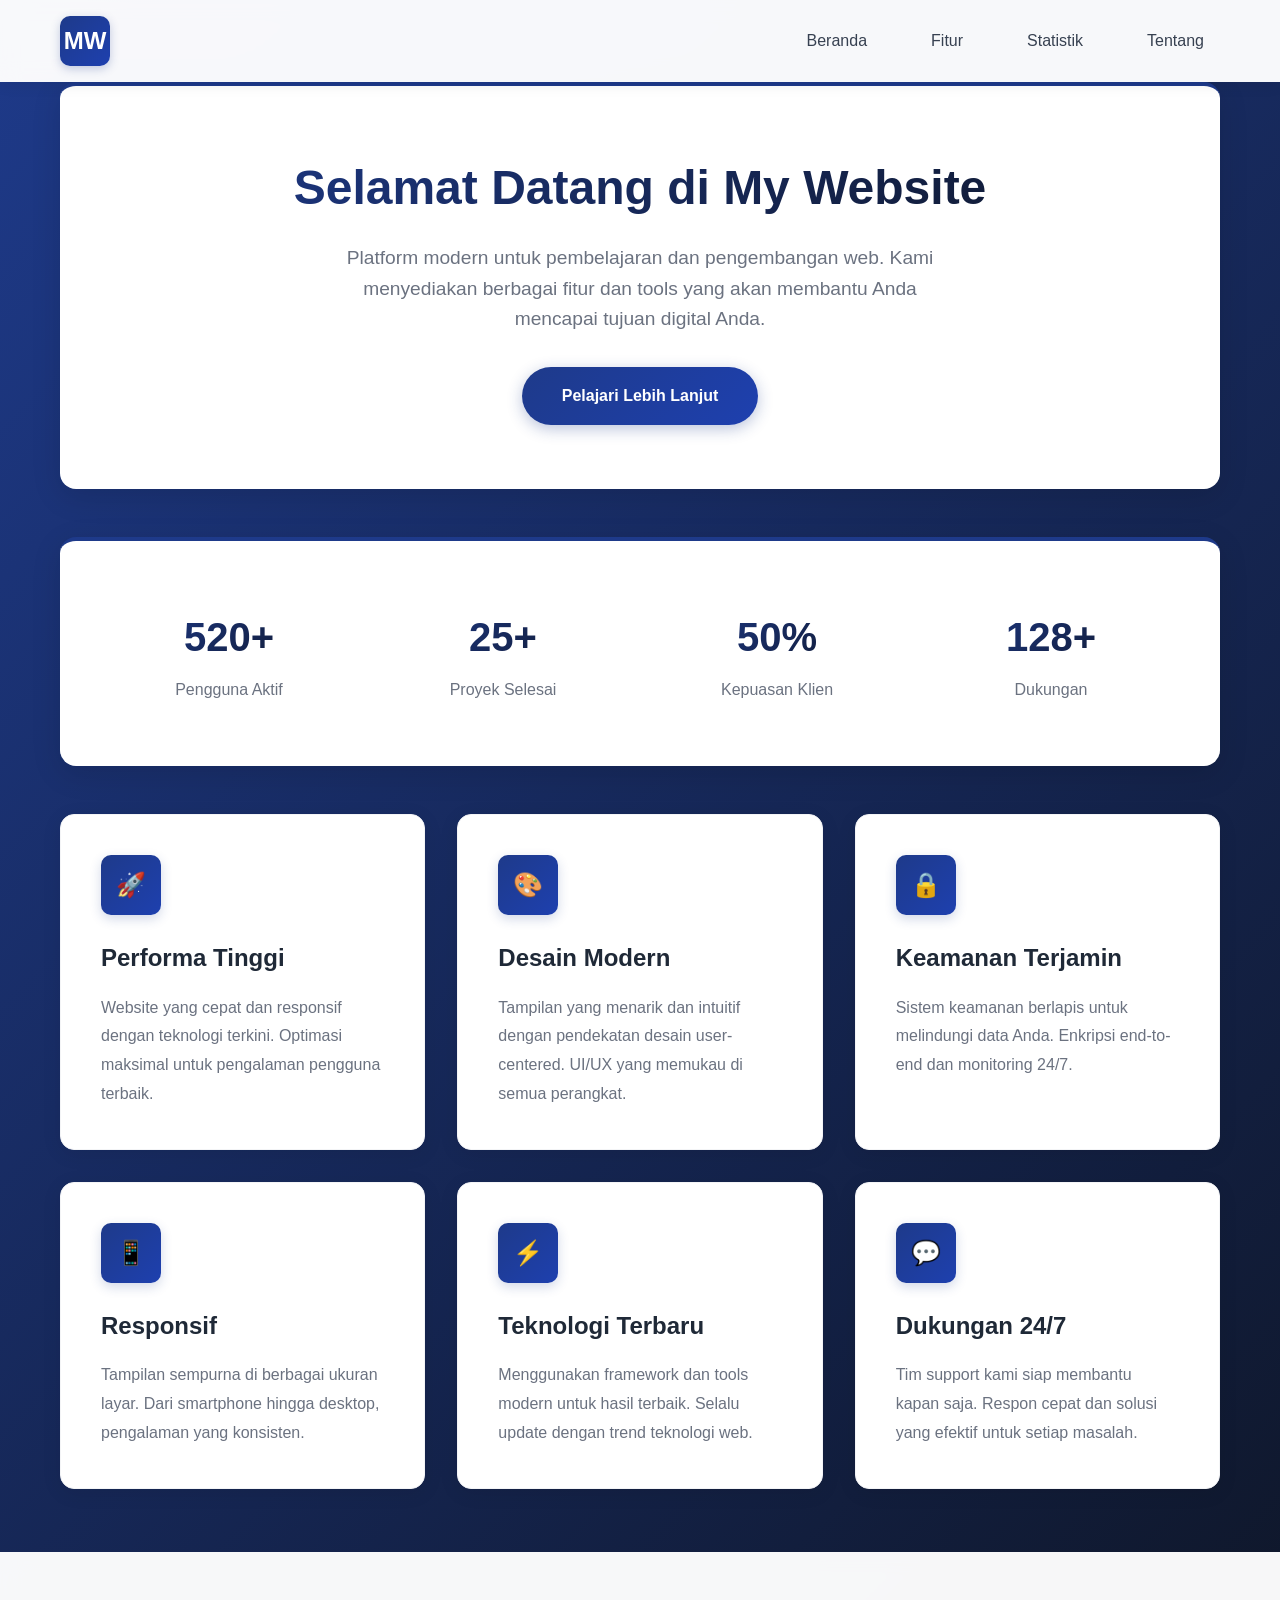
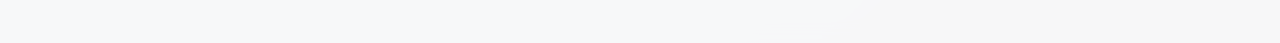
==== My website/index.html @ dd75986e "First Commit" ====
<!doctype html>
<html lang="id">
<head>
  <meta charset="utf-8" />
  <meta name="viewport" content="width=device-width, initial-scale=1" />
  <title>My Website - Beranda</title>
  <meta name="description" content="Website modern dengan desain yang menarik" />
  <style>
    * {
      margin: 0;
      padding: 0;
      box-sizing: border-box;
    }

    body {
      font-family: -apple-system, BlinkMacSystemFont, 'Segoe UI', Roboto, 'Helvetica Neue', Arial, sans-serif;
      line-height: 1.6;
      color: #2d2d2d;
      background: linear-gradient(135deg, #1e3a8a 0%, #0f172a 100%);
      min-height: 100vh;
    }

    .container {
      max-width: 1200px;
      margin: 0 auto;
      padding: 0 20px;
    }

    /* Header */
    header {
      background: rgba(255, 255, 255, 0.97);
      backdrop-filter: blur(10px);
      box-shadow: 0 2px 15px rgba(0, 0, 0, 0.08);
      position: sticky;
      top: 0;
      z-index: 1000;
      animation: slideDown 0.5s ease;
    }

    @keyframes slideDown {
      from {
        transform: translateY(-100%);
        opacity: 0;
      }
      to {
        transform: translateY(0);
        opacity: 1;
      }
    }

    header .container {
      display: flex;
      justify-content: space-between;
      align-items: center;
      padding: 1rem 20px;
    }

    .logo {
      height: 50px;
      width: 50px;
      background: linear-gradient(135deg, #1e3a8a 0%, #1e40af 100%);
      border-radius: 10px;
      display: flex;
      align-items: center;
      justify-content: center;
      font-weight: bold;
      color: white;
      font-size: 24px;
      box-shadow: 0 3px 10px rgba(30, 58, 138, 0.25);
    }

    .nav {
      display: flex;
      list-style: none;
      gap: 2rem;
    }

    .nav a {
      text-decoration: none;
      color: #374151;
      font-weight: 500;
      padding: 0.5rem 1rem;
      border-radius: 8px;
      transition: all 0.3s ease;
      position: relative;
    }

    .nav a::after {
      content: '';
      position: absolute;
      bottom: 0;
      left: 50%;
      transform: translateX(-50%);
      width: 0;
      height: 2px;
      background: #1e3a8a;
      transition: width 0.3s ease;
    }

    .nav a:hover {
      color: #1e3a8a;
      background: #eff6ff;
    }

    .nav a:hover::after {
      width: 80%;
    }

    /* Main Content */
    main {
      padding: 3rem 20px;
    }

    /* Hero Section */
    .hero {
      background: white;
      border-radius: 16px;
      padding: 4rem 3rem;
      text-align: center;
      box-shadow: 0 8px 30px rgba(0, 0, 0, 0.12);
      margin-bottom: 3rem;
      animation: fadeInUp 0.8s ease;
      border-top: 4px solid #1e3a8a;
    }

    @keyframes fadeInUp {
      from {
        opacity: 0;
        transform: translateY(30px);
      }
      to {
        opacity: 1;
        transform: translateY(0);
      }
    }

    .hero h1 {
      font-size: 3rem;
      background: linear-gradient(135deg, #1e3a8a 0%, #0f172a 100%);
      -webkit-background-clip: text;
      -webkit-text-fill-color: transparent;
      background-clip: text;
      margin-bottom: 1rem;
      font-weight: 700;
    }

    .hero p {
      font-size: 1.2rem;
      color: #6b7280;
      margin-bottom: 2rem;
      max-width: 600px;
      margin-left: auto;
      margin-right: auto;
    }

    .btn {
      display: inline-block;
      padding: 1rem 2.5rem;
      background: linear-gradient(135deg, #1e3a8a 0%, #1e40af 100%);
      color: white;
      text-decoration: none;
      border-radius: 50px;
      font-weight: 600;
      transition: all 0.3s ease;
      box-shadow: 0 4px 15px rgba(30, 58, 138, 0.3);
    }

    .btn:hover {
      transform: translateY(-2px);
      box-shadow: 0 6px 20px rgba(30, 58, 138, 0.4);
      background: linear-gradient(135deg, #1e40af 0%, #0f172a 100%);
    }

    .btn:active {
      transform: translateY(-1px);
    }

    /* Features Section */
    .features {
      display: grid;
      grid-template-columns: repeat(auto-fit, minmax(300px, 1fr));
      gap: 2rem;
      animation: fadeInUp 1s ease 0.2s both;
    }

    .features article {
      background: white;
      padding: 2.5rem;
      border-radius: 14px;
      box-shadow: 0 4px 20px rgba(0, 0, 0, 0.08);
      transition: all 0.3s ease;
      position: relative;
      overflow: hidden;
      border: 1px solid #f3f4f6;
    }

    .features article::before {
      content: '';
      position: absolute;
      top: 0;
      left: 0;
      width: 100%;
      height: 3px;
      background: linear-gradient(90deg, #1e3a8a 0%, #1e40af 100%);
      transform: scaleX(0);
      transition: transform 0.3s ease;
    }

    .features article:hover {
      transform: translateY(-8px);
      box-shadow: 0 12px 35px rgba(0, 0, 0, 0.15);
      border-color: #dbeafe;
    }

    .features article:hover::before {
      transform: scaleX(1);
    }

    .features h2 {
      color: #1f2937;
      margin-bottom: 1rem;
      font-size: 1.5rem;
      font-weight: 600;
    }

    .features p {
      color: #6b7280;
      line-height: 1.8;
    }

    .feature-icon {
      width: 60px;
      height: 60px;
      background: linear-gradient(135deg, #1e3a8a 0%, #1e40af 100%);
      border-radius: 10px;
      display: flex;
      align-items: center;
      justify-content: center;
      margin-bottom: 1.5rem;
      font-size: 24px;
      box-shadow: 0 4px 12px rgba(30, 58, 138, 0.2);
    }

    /* Stats Section */
    .stats {
      background: white;
      border-radius: 16px;
      padding: 3rem;
      margin: 3rem 0;
      display: grid;
      grid-template-columns: repeat(auto-fit, minmax(200px, 1fr));
      gap: 2rem;
      box-shadow: 0 8px 30px rgba(0, 0, 0, 0.12);
      animation: fadeInUp 1.2s ease 0.4s both;
      border-top: 4px solid #1e3a8a;
    }

    .stat-item {
      text-align: center;
      padding: 1rem;
      border-radius: 8px;
      transition: all 0.3s ease;
    }

    .stat-item:hover {
      background: #eff6ff;
    }

    .stat-number {
      font-size: 2.5rem;
      font-weight: bold;
      background: linear-gradient(135deg, #1e3a8a 0%, #0f172a 100%);
      -webkit-background-clip: text;
      -webkit-text-fill-color: transparent;
      background-clip: text;
    }

    .stat-label {
      color: #6b7280;
      margin-top: 0.5rem;
      font-weight: 500;
    }

    /* Footer */
    footer {
      background: rgba(255, 255, 255, 0.97);
      backdrop-filter: blur(10px);
      margin-top: 4rem;
      padding: 2rem 0;
      text-align: center;
      border-top: 1px solid #f3f4f6;
    }

    footer p {
      color: #6b7280;
    }

    /* Responsive */
    @media (max-width: 768px) {
      .hero h1 {
        font-size: 2rem;
      }

      .hero p {
        font-size: 1rem;
      }

      .nav {
        gap: 1rem;
      }

      header .container {
        flex-direction: column;
        gap: 1rem;
      }

      .stats {
        grid-template-columns: 1fr;
      }
    }

    /* Scroll animations */
    .fade-in {
      opacity: 0;
      transform: translateY(30px);
      transition: all 0.6s ease;
    }

    .fade-in.visible {
      opacity: 1;
      transform: translateY(0);
    }
  </style>
</head>
<body>
  <header>
    <div class="container">
      <div class="logo">MW</div>
      <nav>
        <ul class="nav">
          <li><a href="index.html">Beranda</a></li>
          <li><a href="#features">Fitur</a></li>
          <li><a href="#stats">Statistik</a></li>
          <li><a href="about.html">Tentang</a></li>
        </ul>
      </nav>
    </div>
  </header>

  <main class="container">
    <section class="hero" id="home">
      <h1>Selamat Datang di My Website</h1>
      <p>Platform modern untuk pembelajaran dan pengembangan web. Kami menyediakan berbagai fitur dan tools yang akan membantu Anda mencapai tujuan digital Anda.</p>
      <a href="about.html" class="btn">Pelajari Lebih Lanjut</a>
    </section>

    <section class="stats" id="stats">
      <div class="stat-item fade-in">
        <div class="stat-number">1000+</div>
        <div class="stat-label">Pengguna Aktif</div>
      </div>
      <div class="stat-item fade-in">
        <div class="stat-number">50+</div>
        <div class="stat-label">Proyek Selesai</div>
      </div>
      <div class="stat-item fade-in">
        <div class="stat-number">98%</div>
        <div class="stat-label">Kepuasan Klien</div>
      </div>
      <div class="stat-item fade-in">
        <div class="stat-number">24/7</div>
        <div class="stat-label">Dukungan</div>
      </div>
    </section>

    <section class="features" id="features">
      <article>
        <div class="feature-icon">🚀</div>
        <h2>Performa Tinggi</h2>
        <p>Website yang cepat dan responsif dengan teknologi terkini. Optimasi maksimal untuk pengalaman pengguna terbaik.</p>
      </article>
      <article>
        <div class="feature-icon">🎨</div>
        <h2>Desain Modern</h2>
        <p>Tampilan yang menarik dan intuitif dengan pendekatan desain user-centered. UI/UX yang memukau di semua perangkat.</p>
      </article>
      <article>
        <div class="feature-icon">🔒</div>
        <h2>Keamanan Terjamin</h2>
        <p>Sistem keamanan berlapis untuk melindungi data Anda. Enkripsi end-to-end dan monitoring 24/7.</p>
      </article>
      <article>
        <div class="feature-icon">📱</div>
        <h2>Responsif</h2>
        <p>Tampilan sempurna di berbagai ukuran layar. Dari smartphone hingga desktop, pengalaman yang konsisten.</p>
      </article>
      <article>
        <div class="feature-icon">⚡</div>
        <h2>Teknologi Terbaru</h2>
        <p>Menggunakan framework dan tools modern untuk hasil terbaik. Selalu update dengan trend teknologi web.</p>
      </article>
      <article>
        <div class="feature-icon">💬</div>
        <h2>Dukungan 24/7</h2>
        <p>Tim support kami siap membantu kapan saja. Respon cepat dan solusi yang efektif untuk setiap masalah.</p>
      </article>
    </section>
  </main>

  <footer>
    <div class="container">
      <p>&copy; 2025 My Website. All rights reserved. Dibuat dengan ❤️ untuk Anda.</p>
    </div>
  </footer>

  <script>
    // Smooth scroll
    document.querySelectorAll('a[href^="#"]').forEach(anchor => {
      anchor.addEventListener('click', function (e) {
        e.preventDefault();
        const target = document.querySelector(this.getAttribute('href'));
        if (target) {
          target.scrollIntoView({
            behavior: 'smooth',
            block: 'start'
          });
        }
      });
    });

    // Scroll animation
    const observerOptions = {
      threshold: 0.1,
      rootMargin: '0px 0px -50px 0px'
    };

    const observer = new IntersectionObserver((entries) => {
      entries.forEach(entry => {
        if (entry.isIntersecting) {
          entry.target.classList.add('visible');
        }
      });
    }, observerOptions);

    document.querySelectorAll('.fade-in').forEach(el => observer.observe(el));

    // Counter animation
    const counters = document.querySelectorAll('.stat-number');
    const animateCounter = (counter) => {
      const target = counter.textContent.replace(/\D/g, '');
      const duration = 2000;
      const increment = target / (duration / 16);
      let current = 0;

      const updateCounter = () => {
        current += increment;
        if (current < target) {
          counter.textContent = Math.floor(current) + (counter.textContent.includes('%') ? '%' : '+');
          requestAnimationFrame(updateCounter);
        } else {
          counter.textContent = target + (counter.textContent.includes('%') ? '%' : '+');
        }
      };
      updateCounter();
    };

    const statsObserver = new IntersectionObserver((entries) => {
      entries.forEach(entry => {
        if (entry.isIntersecting) {
          const counter = entry.target.querySelector('.stat-number');
          if (counter && !counter.classList.contains('animated')) {
            counter.classList.add('animated');
            animateCounter(counter);
          }
        }
      });
    }, { threshold: 0.5 });

    document.querySelectorAll('.stat-item').forEach(item => statsObserver.observe(item));
  </script>
</body>
</html>
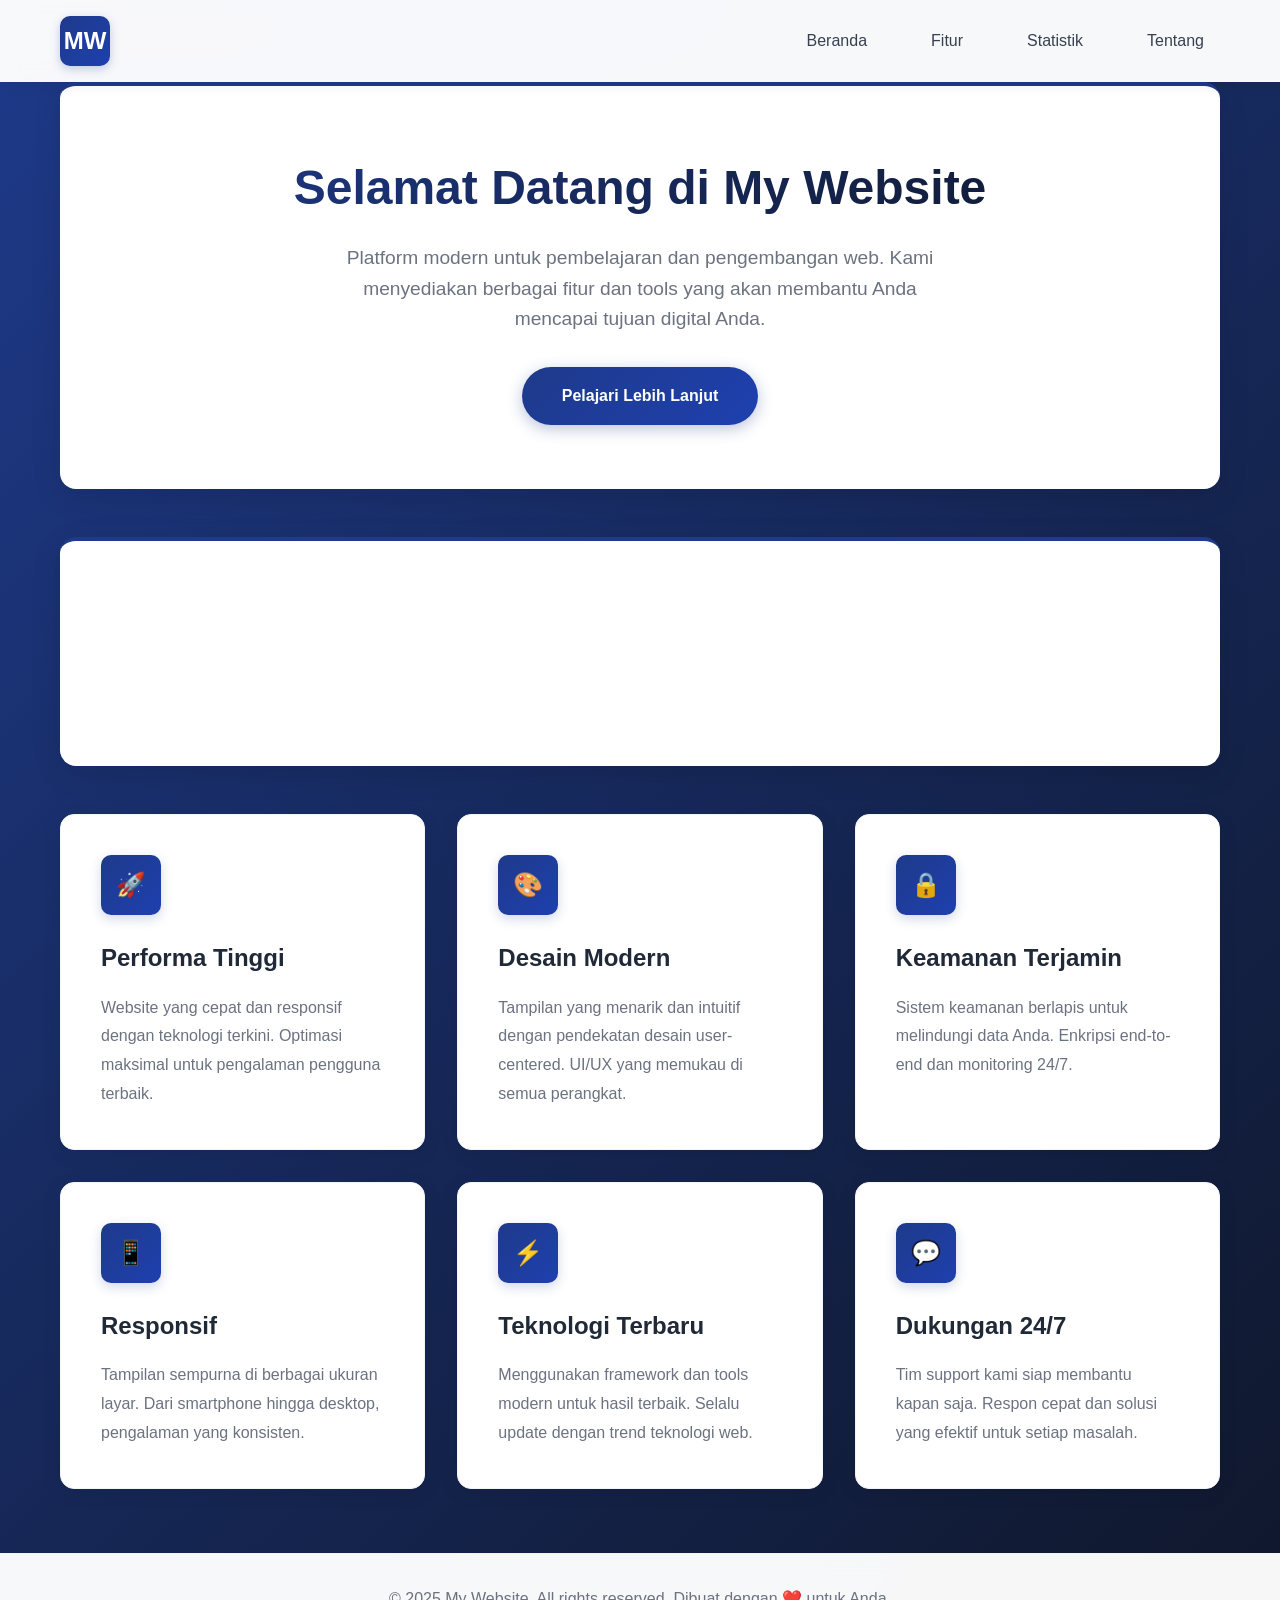
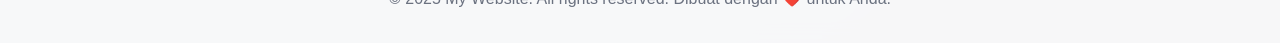
==== commit 23fb7ee8: "First Commit" ====
--- a/My website/index.html
+++ b/My website/index.html
@@ -5,332 +5,8 @@
   <meta name="viewport" content="width=device-width, initial-scale=1" />
   <title>My Website - Beranda</title>
   <meta name="description" content="Website modern dengan desain yang menarik" />
-  <style>
-    * {
-      margin: 0;
-      padding: 0;
-      box-sizing: border-box;
-    }
-
-    body {
-      font-family: -apple-system, BlinkMacSystemFont, 'Segoe UI', Roboto, 'Helvetica Neue', Arial, sans-serif;
-      line-height: 1.6;
-      color: #2d2d2d;
-      background: linear-gradient(135deg, #1e3a8a 0%, #0f172a 100%);
-      min-height: 100vh;
-    }
-
-    .container {
-      max-width: 1200px;
-      margin: 0 auto;
-      padding: 0 20px;
-    }
-
-    /* Header */
-    header {
-      background: rgba(255, 255, 255, 0.97);
-      backdrop-filter: blur(10px);
-      box-shadow: 0 2px 15px rgba(0, 0, 0, 0.08);
-      position: sticky;
-      top: 0;
-      z-index: 1000;
-      animation: slideDown 0.5s ease;
-    }
-
-    @keyframes slideDown {
-      from {
-        transform: translateY(-100%);
-        opacity: 0;
-      }
-      to {
-        transform: translateY(0);
-        opacity: 1;
-      }
-    }
-
-    header .container {
-      display: flex;
-      justify-content: space-between;
-      align-items: center;
-      padding: 1rem 20px;
-    }
-
-    .logo {
-      height: 50px;
-      width: 50px;
-      background: linear-gradient(135deg, #1e3a8a 0%, #1e40af 100%);
-      border-radius: 10px;
-      display: flex;
-      align-items: center;
-      justify-content: center;
-      font-weight: bold;
-      color: white;
-      font-size: 24px;
-      box-shadow: 0 3px 10px rgba(30, 58, 138, 0.25);
-    }
-
-    .nav {
-      display: flex;
-      list-style: none;
-      gap: 2rem;
-    }
-
-    .nav a {
-      text-decoration: none;
-      color: #374151;
-      font-weight: 500;
-      padding: 0.5rem 1rem;
-      border-radius: 8px;
-      transition: all 0.3s ease;
-      position: relative;
-    }
-
-    .nav a::after {
-      content: '';
-      position: absolute;
-      bottom: 0;
-      left: 50%;
-      transform: translateX(-50%);
-      width: 0;
-      height: 2px;
-      background: #1e3a8a;
-      transition: width 0.3s ease;
-    }
-
-    .nav a:hover {
-      color: #1e3a8a;
-      background: #eff6ff;
-    }
-
-    .nav a:hover::after {
-      width: 80%;
-    }
-
-    /* Main Content */
-    main {
-      padding: 3rem 20px;
-    }
-
-    /* Hero Section */
-    .hero {
-      background: white;
-      border-radius: 16px;
-      padding: 4rem 3rem;
-      text-align: center;
-      box-shadow: 0 8px 30px rgba(0, 0, 0, 0.12);
-      margin-bottom: 3rem;
-      animation: fadeInUp 0.8s ease;
-      border-top: 4px solid #1e3a8a;
-    }
-
-    @keyframes fadeInUp {
-      from {
-        opacity: 0;
-        transform: translateY(30px);
-      }
-      to {
-        opacity: 1;
-        transform: translateY(0);
-      }
-    }
-
-    .hero h1 {
-      font-size: 3rem;
-      background: linear-gradient(135deg, #1e3a8a 0%, #0f172a 100%);
-      -webkit-background-clip: text;
-      -webkit-text-fill-color: transparent;
-      background-clip: text;
-      margin-bottom: 1rem;
-      font-weight: 700;
-    }
-
-    .hero p {
-      font-size: 1.2rem;
-      color: #6b7280;
-      margin-bottom: 2rem;
-      max-width: 600px;
-      margin-left: auto;
-      margin-right: auto;
-    }
-
-    .btn {
-      display: inline-block;
-      padding: 1rem 2.5rem;
-      background: linear-gradient(135deg, #1e3a8a 0%, #1e40af 100%);
-      color: white;
-      text-decoration: none;
-      border-radius: 50px;
-      font-weight: 600;
-      transition: all 0.3s ease;
-      box-shadow: 0 4px 15px rgba(30, 58, 138, 0.3);
-    }
-
-    .btn:hover {
-      transform: translateY(-2px);
-      box-shadow: 0 6px 20px rgba(30, 58, 138, 0.4);
-      background: linear-gradient(135deg, #1e40af 0%, #0f172a 100%);
-    }
-
-    .btn:active {
-      transform: translateY(-1px);
-    }
-
-    /* Features Section */
-    .features {
-      display: grid;
-      grid-template-columns: repeat(auto-fit, minmax(300px, 1fr));
-      gap: 2rem;
-      animation: fadeInUp 1s ease 0.2s both;
-    }
-
-    .features article {
-      background: white;
-      padding: 2.5rem;
-      border-radius: 14px;
-      box-shadow: 0 4px 20px rgba(0, 0, 0, 0.08);
-      transition: all 0.3s ease;
-      position: relative;
-      overflow: hidden;
-      border: 1px solid #f3f4f6;
-    }
-
-    .features article::before {
-      content: '';
-      position: absolute;
-      top: 0;
-      left: 0;
-      width: 100%;
-      height: 3px;
-      background: linear-gradient(90deg, #1e3a8a 0%, #1e40af 100%);
-      transform: scaleX(0);
-      transition: transform 0.3s ease;
-    }
-
-    .features article:hover {
-      transform: translateY(-8px);
-      box-shadow: 0 12px 35px rgba(0, 0, 0, 0.15);
-      border-color: #dbeafe;
-    }
-
-    .features article:hover::before {
-      transform: scaleX(1);
-    }
-
-    .features h2 {
-      color: #1f2937;
-      margin-bottom: 1rem;
-      font-size: 1.5rem;
-      font-weight: 600;
-    }
-
-    .features p {
-      color: #6b7280;
-      line-height: 1.8;
-    }
-
-    .feature-icon {
-      width: 60px;
-      height: 60px;
-      background: linear-gradient(135deg, #1e3a8a 0%, #1e40af 100%);
-      border-radius: 10px;
-      display: flex;
-      align-items: center;
-      justify-content: center;
-      margin-bottom: 1.5rem;
-      font-size: 24px;
-      box-shadow: 0 4px 12px rgba(30, 58, 138, 0.2);
-    }
-
-    /* Stats Section */
-    .stats {
-      background: white;
-      border-radius: 16px;
-      padding: 3rem;
-      margin: 3rem 0;
-      display: grid;
-      grid-template-columns: repeat(auto-fit, minmax(200px, 1fr));
-      gap: 2rem;
-      box-shadow: 0 8px 30px rgba(0, 0, 0, 0.12);
-      animation: fadeInUp 1.2s ease 0.4s both;
-      border-top: 4px solid #1e3a8a;
-    }
-
-    .stat-item {
-      text-align: center;
-      padding: 1rem;
-      border-radius: 8px;
-      transition: all 0.3s ease;
-    }
-
-    .stat-item:hover {
-      background: #eff6ff;
-    }
-
-    .stat-number {
-      font-size: 2.5rem;
-      font-weight: bold;
-      background: linear-gradient(135deg, #1e3a8a 0%, #0f172a 100%);
-      -webkit-background-clip: text;
-      -webkit-text-fill-color: transparent;
-      background-clip: text;
-    }
-
-    .stat-label {
-      color: #6b7280;
-      margin-top: 0.5rem;
-      font-weight: 500;
-    }
-
-    /* Footer */
-    footer {
-      background: rgba(255, 255, 255, 0.97);
-      backdrop-filter: blur(10px);
-      margin-top: 4rem;
-      padding: 2rem 0;
-      text-align: center;
-      border-top: 1px solid #f3f4f6;
-    }
-
-    footer p {
-      color: #6b7280;
-    }
-
-    /* Responsive */
-    @media (max-width: 768px) {
-      .hero h1 {
-        font-size: 2rem;
-      }
-
-      .hero p {
-        font-size: 1rem;
-      }
-
-      .nav {
-        gap: 1rem;
-      }
-
-      header .container {
-        flex-direction: column;
-        gap: 1rem;
-      }
-
-      .stats {
-        grid-template-columns: 1fr;
-      }
-    }
-
-    /* Scroll animations */
-    .fade-in {
-      opacity: 0;
-      transform: translateY(30px);
-      transition: all 0.6s ease;
-    }
-
-    .fade-in.visible {
-      opacity: 1;
-      transform: translateY(0);
-    }
-  </style>
+  <link rel="stylesheet" href="css/syles.css">
+  <link rel="stylesheet" href="js/app.js">
 </head>
 <body>
   <header>
@@ -413,70 +89,5 @@
     </div>
   </footer>
 
-  <script>
-    // Smooth scroll
-    document.querySelectorAll('a[href^="#"]').forEach(anchor => {
-      anchor.addEventListener('click', function (e) {
-        e.preventDefault();
-        const target = document.querySelector(this.getAttribute('href'));
-        if (target) {
-          target.scrollIntoView({
-            behavior: 'smooth',
-            block: 'start'
-          });
-        }
-      });
-    });
-
-    // Scroll animation
-    const observerOptions = {
-      threshold: 0.1,
-      rootMargin: '0px 0px -50px 0px'
-    };
-
-    const observer = new IntersectionObserver((entries) => {
-      entries.forEach(entry => {
-        if (entry.isIntersecting) {
-          entry.target.classList.add('visible');
-        }
-      });
-    }, observerOptions);
-
-    document.querySelectorAll('.fade-in').forEach(el => observer.observe(el));
-
-    // Counter animation
-    const counters = document.querySelectorAll('.stat-number');
-    const animateCounter = (counter) => {
-      const target = counter.textContent.replace(/\D/g, '');
-      const duration = 2000;
-      const increment = target / (duration / 16);
-      let current = 0;
-
-      const updateCounter = () => {
-        current += increment;
-        if (current < target) {
-          counter.textContent = Math.floor(current) + (counter.textContent.includes('%') ? '%' : '+');
-          requestAnimationFrame(updateCounter);
-        } else {
-          counter.textContent = target + (counter.textContent.includes('%') ? '%' : '+');
-        }
-      };
-      updateCounter();
-    };
-
-    const statsObserver = new IntersectionObserver((entries) => {
-      entries.forEach(entry => {
-        if (entry.isIntersecting) {
-          const counter = entry.target.querySelector('.stat-number');
-          if (counter && !counter.classList.contains('animated')) {
-            counter.classList.add('animated');
-            animateCounter(counter);
-          }
-        }
-      });
-    }, { threshold: 0.5 });
-
-    document.querySelectorAll('.stat-item').forEach(item => statsObserver.observe(item));
-  </script>
 </body>
 </html>
--- a/My website/css/syles.css
+++ b/My website/css/syles.css
@@ -0,0 +1,520 @@
+/* Reset & Base Styles */
+* {
+  margin: 0;
+  padding: 0;
+  box-sizing: border-box;
+}
+
+body {
+  font-family: -apple-system, BlinkMacSystemFont, 'Segoe UI', Roboto, 'Helvetica Neue', Arial, sans-serif;
+  line-height: 1.6;
+  color: #2d2d2d;
+  background: linear-gradient(135deg, #1e3a8a 0%, #0f172a 100%);
+  min-height: 100vh;
+}
+
+.container {
+  max-width: 1200px;
+  margin: 0 auto;
+  padding: 0 20px;
+}
+
+/* Header */
+header {
+  background: rgba(255, 255, 255, 0.97);
+  backdrop-filter: blur(10px);
+  box-shadow: 0 2px 15px rgba(0, 0, 0, 0.08);
+  position: sticky;
+  top: 0;
+  z-index: 1000;
+  animation: slideDown 0.5s ease;
+}
+
+@keyframes slideDown {
+  from {
+    transform: translateY(-100%);
+    opacity: 0;
+  }
+  to {
+    transform: translateY(0);
+    opacity: 1;
+  }
+}
+
+header .container {
+  display: flex;
+  justify-content: space-between;
+  align-items: center;
+  padding: 1rem 20px;
+}
+
+.logo {
+  height: 50px;
+  width: 50px;
+  background: linear-gradient(135deg, #1e3a8a 0%, #1e40af 100%);
+  border-radius: 10px;
+  display: flex;
+  align-items: center;
+  justify-content: center;
+  font-weight: bold;
+  color: white;
+  font-size: 24px;
+  box-shadow: 0 3px 10px rgba(30, 58, 138, 0.25);
+}
+
+.nav {
+  display: flex;
+  list-style: none;
+  gap: 2rem;
+}
+
+.nav a {
+  text-decoration: none;
+  color: #374151;
+  font-weight: 500;
+  padding: 0.5rem 1rem;
+  border-radius: 8px;
+  transition: all 0.3s ease;
+  position: relative;
+}
+
+.nav a::after {
+  content: '';
+  position: absolute;
+  bottom: 0;
+  left: 50%;
+  transform: translateX(-50%);
+  width: 0;
+  height: 2px;
+  background: #1e3a8a;
+  transition: width 0.3s ease;
+}
+
+.nav a:hover {
+  color: #1e3a8a;
+  background: #eff6ff;
+}
+
+.nav a:hover::after {
+  width: 80%;
+}
+
+/* Main Content */
+main {
+  padding: 3rem 20px;
+}
+
+/* Hero Section */
+.hero {
+  background: white;
+  border-radius: 16px;
+  padding: 4rem 3rem;
+  text-align: center;
+  box-shadow: 0 8px 30px rgba(0, 0, 0, 0.12);
+  margin-bottom: 3rem;
+  animation: fadeInUp 0.8s ease;
+  border-top: 4px solid #1e3a8a;
+}
+
+@keyframes fadeInUp {
+  from {
+    opacity: 0;
+    transform: translateY(30px);
+  }
+  to {
+    opacity: 1;
+    transform: translateY(0);
+  }
+}
+
+.hero h1 {
+  font-size: 3rem;
+  background: linear-gradient(135deg, #1e3a8a 0%, #0f172a 100%);
+  -webkit-background-clip: text;
+  -webkit-text-fill-color: transparent;
+  background-clip: text;
+  margin-bottom: 1rem;
+  font-weight: 700;
+}
+
+.hero p {
+  font-size: 1.2rem;
+  color: #6b7280;
+  margin-bottom: 2rem;
+  max-width: 600px;
+  margin-left: auto;
+  margin-right: auto;
+}
+
+.btn {
+  display: inline-block;
+  padding: 1rem 2.5rem;
+  background: linear-gradient(135deg, #1e3a8a 0%, #1e40af 100%);
+  color: white;
+  text-decoration: none;
+  border-radius: 50px;
+  font-weight: 600;
+  transition: all 0.3s ease;
+  box-shadow: 0 4px 15px rgba(30, 58, 138, 0.3);
+}
+
+.btn:hover {
+  transform: translateY(-2px);
+  box-shadow: 0 6px 20px rgba(30, 58, 138, 0.4);
+  background: linear-gradient(135deg, #1e40af 0%, #0f172a 100%);
+}
+
+.btn:active {
+  transform: translateY(-1px);
+}
+
+/* Features Section */
+.features {
+  display: grid;
+  grid-template-columns: repeat(auto-fit, minmax(300px, 1fr));
+  gap: 2rem;
+  animation: fadeInUp 1s ease 0.2s both;
+}
+
+.features article {
+  background: white;
+  padding: 2.5rem;
+  border-radius: 14px;
+  box-shadow: 0 4px 20px rgba(0, 0, 0, 0.08);
+  transition: all 0.3s ease;
+  position: relative;
+  overflow: hidden;
+  border: 1px solid #f3f4f6;
+}
+
+.features article::before {
+  content: '';
+  position: absolute;
+  top: 0;
+  left: 0;
+  width: 100%;
+  height: 3px;
+  background: linear-gradient(90deg, #1e3a8a 0%, #1e40af 100%);
+  transform: scaleX(0);
+  transition: transform 0.3s ease;
+}
+
+.features article:hover {
+  transform: translateY(-8px);
+  box-shadow: 0 12px 35px rgba(0, 0, 0, 0.15);
+  border-color: #dbeafe;
+}
+
+.features article:hover::before {
+  transform: scaleX(1);
+}
+
+.features h2 {
+  color: #1f2937;
+  margin-bottom: 1rem;
+  font-size: 1.5rem;
+  font-weight: 600;
+}
+
+.features p {
+  color: #6b7280;
+  line-height: 1.8;
+}
+
+.feature-icon {
+  width: 60px;
+  height: 60px;
+  background: linear-gradient(135deg, #1e3a8a 0%, #1e40af 100%);
+  border-radius: 10px;
+  display: flex;
+  align-items: center;
+  justify-content: center;
+  margin-bottom: 1.5rem;
+  font-size: 24px;
+  box-shadow: 0 4px 12px rgba(30, 58, 138, 0.2);
+}
+
+/* Stats Section */
+.stats {
+  background: white;
+  border-radius: 16px;
+  padding: 3rem;
+  margin: 3rem 0;
+  display: grid;
+  grid-template-columns: repeat(auto-fit, minmax(200px, 1fr));
+  gap: 2rem;
+  box-shadow: 0 8px 30px rgba(0, 0, 0, 0.12);
+  animation: fadeInUp 1.2s ease 0.4s both;
+  border-top: 4px solid #1e3a8a;
+}
+
+.stat-item {
+  text-align: center;
+  padding: 1rem;
+  border-radius: 8px;
+  transition: all 0.3s ease;
+}
+
+.stat-item:hover {
+  background: #eff6ff;
+}
+
+.stat-number {
+  font-size: 2.5rem;
+  font-weight: bold;
+  background: linear-gradient(135deg, #1e3a8a 0%, #0f172a 100%);
+  -webkit-background-clip: text;
+  -webkit-text-fill-color: transparent;
+  background-clip: text;
+}
+
+.stat-label {
+  color: #6b7280;
+  margin-top: 0.5rem;
+  font-weight: 500;
+}
+
+/* Story Section (for About page) */
+.story {
+  background: white;
+  border-radius: 16px;
+  padding: 3rem;
+  margin-bottom: 3rem;
+  box-shadow: 0 8px 30px rgba(0, 0, 0, 0.12);
+  animation: fadeInUp 1s ease 0.2s both;
+  border-top: 4px solid #1e3a8a;
+}
+
+.story h2 {
+  font-size: 2rem;
+  color: #1f2937;
+  margin-bottom: 1.5rem;
+  text-align: center;
+  font-weight: 600;
+}
+
+.story p {
+  color: #6b7280;
+  line-height: 1.8;
+  margin-bottom: 1rem;
+  text-align: justify;
+}
+
+/* Values Section (for About page) */
+.values {
+  display: grid;
+  grid-template-columns: repeat(auto-fit, minmax(300px, 1fr));
+  gap: 2rem;
+  margin-bottom: 3rem;
+  animation: fadeInUp 1.2s ease 0.4s both;
+}
+
+.value-card {
+  background: white;
+  padding: 2.5rem;
+  border-radius: 14px;
+  box-shadow: 0 4px 20px rgba(0, 0, 0, 0.08);
+  transition: all 0.3s ease;
+  position: relative;
+  overflow: hidden;
+  border: 1px solid #f3f4f6;
+}
+
+.value-card::before {
+  content: '';
+  position: absolute;
+  top: 0;
+  left: 0;
+  width: 100%;
+  height: 3px;
+  background: linear-gradient(90deg, #1e3a8a 0%, #1e40af 100%);
+  transform: scaleX(0);
+  transition: transform 0.3s ease;
+}
+
+.value-card:hover {
+  transform: translateY(-8px);
+  box-shadow: 0 12px 35px rgba(0, 0, 0, 0.15);
+  border-color: #dbeafe;
+}
+
+.value-card:hover::before {
+  transform: scaleX(1);
+}
+
+.value-icon {
+  width: 60px;
+  height: 60px;
+  background: linear-gradient(135deg, #1e3a8a 0%, #1e40af 100%);
+  border-radius: 10px;
+  display: flex;
+  align-items: center;
+  justify-content: center;
+  margin-bottom: 1.5rem;
+  font-size: 24px;
+  box-shadow: 0 4px 12px rgba(30, 58, 138, 0.2);
+}
+
+.value-card h3 {
+  color: #1f2937;
+  margin-bottom: 1rem;
+  font-size: 1.5rem;
+  font-weight: 600;
+}
+
+.value-card p {
+  color: #6b7280;
+  line-height: 1.8;
+}
+
+/* Team Section (for About page) */
+.team {
+  background: white;
+  border-radius: 16px;
+  padding: 3rem;
+  margin-bottom: 3rem;
+  box-shadow: 0 8px 30px rgba(0, 0, 0, 0.12);
+  animation: fadeInUp 1.4s ease 0.6s both;
+  border-top: 4px solid #1e3a8a;
+}
+
+.team h2 {
+  font-size: 2rem;
+  color: #1f2937;
+  margin-bottom: 2rem;
+  text-align: center;
+  font-weight: 600;
+}
+
+.team-grid {
+  display: grid;
+  grid-template-columns: repeat(auto-fit, minmax(250px, 1fr));
+  gap: 2rem;
+}
+
+.team-member {
+  text-align: center;
+  padding: 2rem;
+  border-radius: 12px;
+  transition: all 0.3s ease;
+}
+
+.team-member:hover {
+  background: #eff6ff;
+  transform: translateY(-5px);
+}
+
+.team-avatar {
+  width: 120px;
+  height: 120px;
+  background: linear-gradient(135deg, #1e3a8a 0%, #1e40af 100%);
+  border-radius: 50%;
+  margin: 0 auto 1rem;
+  display: flex;
+  align-items: center;
+  justify-content: center;
+  font-size: 3rem;
+  color: white;
+  box-shadow: 0 4px 12px rgba(30, 58, 138, 0.2);
+}
+
+.team-member h4 {
+  color: #1f2937;
+  margin-bottom: 0.5rem;
+  font-weight: 600;
+}
+
+.team-member p {
+  color: #1e3a8a;
+  font-weight: 500;
+}
+
+/* Footer */
+footer {
+  background: rgba(255, 255, 255, 0.97);
+  backdrop-filter: blur(10px);
+  margin-top: 4rem;
+  padding: 2rem 0;
+  text-align: center;
+  border-top: 1px solid #f3f4f6;
+}
+
+footer p {
+  color: #6b7280;
+}
+
+/* Footer Content (for detailed footer) */
+.footer-content {
+  display: grid;
+  grid-template-columns: repeat(auto-fit, minmax(250px, 1fr));
+  gap: 2rem;
+  margin-bottom: 2rem;
+  text-align: left;
+}
+
+.footer-section h3 {
+  color: #1f2937;
+  margin-bottom: 1rem;
+  font-size: 1.2rem;
+}
+
+.footer-section p,
+.footer-section a {
+  color: #6b7280;
+  text-decoration: none;
+  display: block;
+  margin-bottom: 0.5rem;
+  transition: color 0.3s ease;
+}
+
+.footer-section a:hover {
+  color: #1e3a8a;
+}
+
+.footer-bottom {
+  text-align: center;
+  padding-top: 2rem;
+  border-top: 1px solid #f3f4f6;
+  color: #6b7280;
+}
+
+/* Responsive */
+@media (max-width: 768px) {
+  .hero h1 {
+    font-size: 2rem;
+  }
+
+  .hero p {
+    font-size: 1rem;
+  }
+
+  .nav {
+    gap: 1rem;
+  }
+
+  header .container {
+    flex-direction: column;
+    gap: 1rem;
+  }
+
+  .stats {
+    grid-template-columns: 1fr;
+  }
+
+  .story,
+  .team {
+    padding: 2rem;
+  }
+}
+
+/* Scroll animations */
+.fade-in {
+  opacity: 0;
+  transform: translateY(30px);
+  transition: all 0.6s ease;
+}
+
+.fade-in.visible {
+  opacity: 1;
+  transform: translateY(0);
+}
